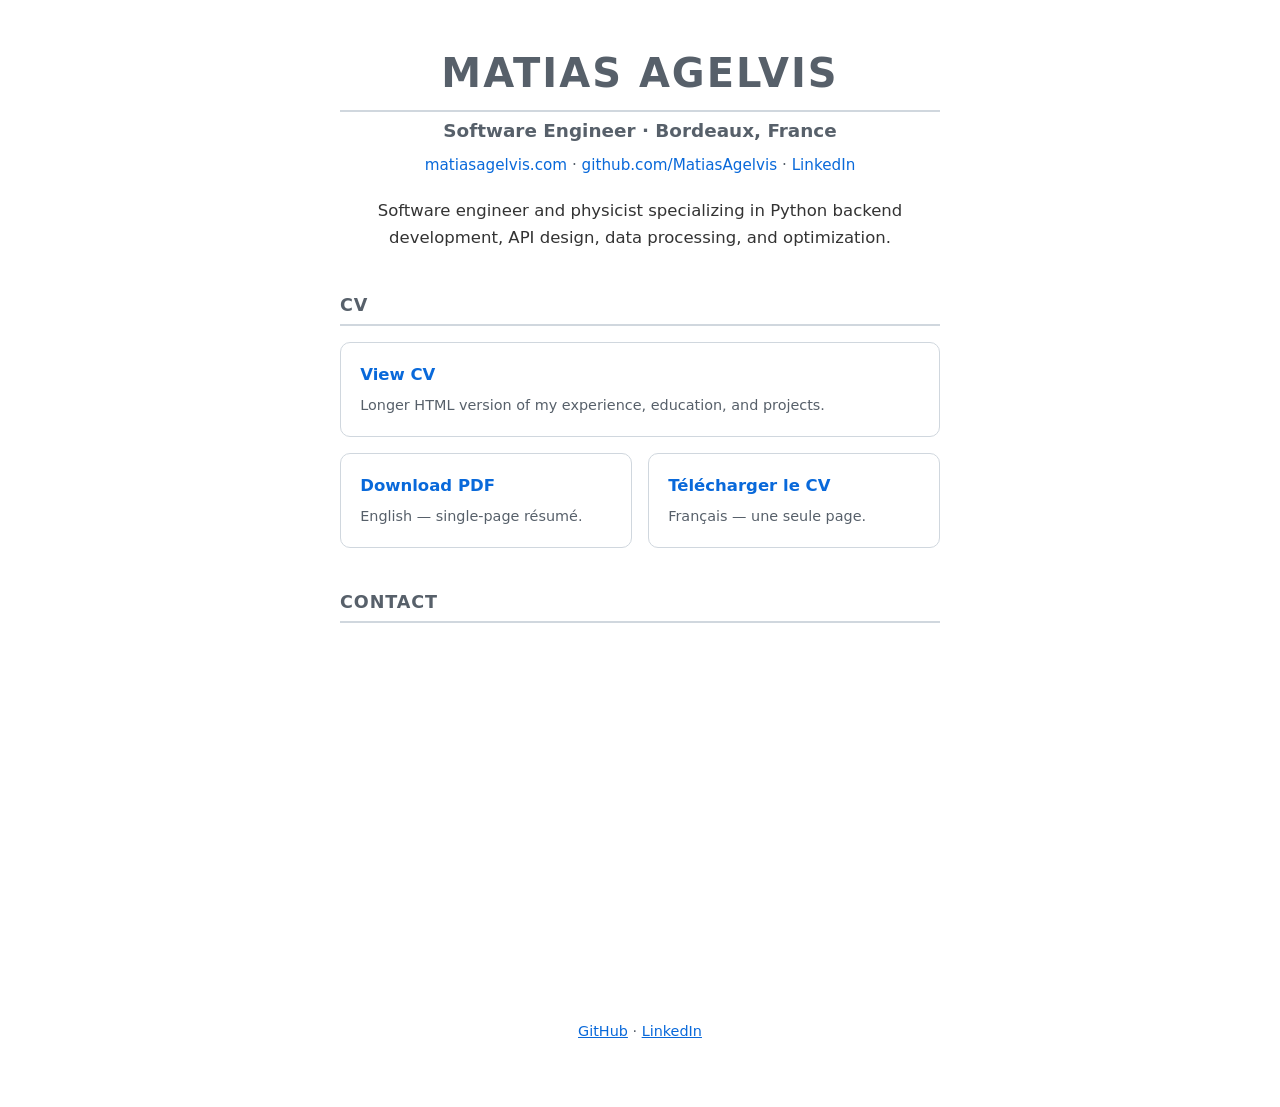
==== site/index.html @ 653c9242 "feat(site): add counter.dev analytics script" ====
<!DOCTYPE html>
<html lang="en">
<head>
  <meta charset="utf-8" />
  <meta name="viewport" content="width=device-width, initial-scale=1" />
  <meta name="description" content="Software engineer and physicist specializing in Python backend development, API design, data processing, and optimization." />
  <title>Matias Agelvis — Software Engineer</title>
  <link rel="stylesheet" href="web.css" />
  <style>
    /* landing-page-only overrides on top of the shared site.css/web.css */
    body { max-width: 40rem; }
    header.contact { margin-bottom: 2.5rem; }
    .tagline { margin: 1.2rem auto 0; max-width: 34rem; color: #333; }
    section { margin: 2.5rem 0; }
    .cards { display: flex; gap: 1rem; margin-top: 1rem; flex-wrap: wrap; }
    .card {
      flex: 1 1 12rem;
      display: block;
      text-decoration: none;
      color: inherit;
      border: 1px solid #d0d7de;
      border-radius: 10px;
      padding: 1.1rem 1.2rem;
    }
    .card:hover { border-color: #0969da; box-shadow: 0 2px 8px rgba(9, 105, 218, 0.12); }
    .card strong { display: block; color: #0969da; margin-bottom: 0.2rem; }
    .card span { font-size: 0.9rem; color: #57606a; }
    footer { text-align: center; color: #57606a; font-size: 0.9rem; margin-top: 3rem; }
    footer a { color: #0969da; }
  </style>
</head>
<body>
  <main>
    <header class="contact">
      <h1>Matias Agelvis</h1>
      <p class="subtitle">Software Engineer · Bordeaux, France</p>
      <p class="meta">
        <a href="https://matiasagelvis.com">matiasagelvis.com</a> ·
        <a href="https://github.com/MatiasAgelvis">github.com/MatiasAgelvis</a> ·
        <a href="https://www.linkedin.com/in/matias-agelvis/">LinkedIn</a>
      </p>
      <p class="tagline">Software engineer and physicist specializing in Python backend development, API design, data processing, and optimization.</p>
    </header>

    <section id="cv">
      <h2>CV</h2>
      <div class="cards">
        <a class="card" href="cv/index.html">
          <strong>View CV</strong>
          <span>Longer HTML version of my experience, education, and projects.</span>
        </a>
      </div>
      <div class="cards">
        <a class="card" href="cv/CV.pdf" download>
          <strong>Download PDF</strong>
          <span>English — single-page résumé.</span>
        </a>
        <a class="card" href="fr/cv/CV.pdf" download>
          <strong>Télécharger le CV</strong>
          <span>Français — une seule page.</span>
        </a>
      </div>
    </section>

    <section id="contact">
      <h2>Contact</h2>
      <iframe data-tally-src="https://tally.so/embed/A76LDN?alignLeft=1&hideTitle=1&transparentBackground=1&dynamicHeight=1" loading="lazy" width="100%" height="337" frameborder="0" marginheight="0" marginwidth="0" title="Contact"></iframe>
    </section>

    <footer>
      <a href="https://github.com/MatiasAgelvis">GitHub</a> ·
      <a href="https://www.linkedin.com/in/matias-agelvis/">LinkedIn</a>
    </footer>
  </main>
  <script>var d=document,w="https://tally.so/widgets/embed.js",v=function(){"undefined"!=typeof Tally?Tally.loadEmbeds():d.querySelectorAll("iframe[data-tally-src]:not([src])").forEach((function(e){e.src=e.dataset.tallySrc}))};if("undefined"!=typeof Tally)v();else if(d.querySelector('script[src="'+w+'"]')==null){var s=d.createElement("script");s.src=w,s.onload=v,s.onerror=v,d.body.appendChild(s);}</script>
<script src="https://cdn.counter.dev/script.js" data-id="0de1bf3d-1d12-4011-bf4d-485bfe73d701" data-utcoffset="2"></script>
</body>
</html>
---- site/web.css ----
/* Shared site stylesheet.
   Used by the generated CV page (inlined via --embed-resources) and the
   landing page (linked as site/web.css, copied by `make web`). Keeping the
   site chrome here is what keeps titles and type identical across pages. */

:root { color-scheme: light; }
* { box-sizing: border-box; }

body {
  font-family: system-ui, -apple-system, "Segoe UI", Roboto, sans-serif;
  font-size: 16.5px;
  line-height: 1.65;
  color: #1f2328;
  margin: 0;
  max-width: 46rem;
  margin-inline: auto;
  padding: 2.5rem 1.25rem 4rem;
}

a { color: #0969da; }
p { margin: 0.3rem 0 0.8rem; }
em { color: #57606a; }
ul { margin: 0.3rem 0 1rem; }

/* ---- shared contact header (landing page + CV page) ---- */
header.contact { text-align: center; margin-bottom: 2rem; }
header.contact h1 { font-size: 2.5rem; margin: 0 0 0.25rem; }
header.contact .subtitle { font-size: 1.15rem; font-weight: 600; color: #57606a; margin: 0 0 0.4rem; }
header.contact .meta { color: #57606a; font-size: 0.95rem; margin: 0; }
header.contact .meta a { color: #0969da; text-decoration: none; }

/* ---- section headings: CV major sections (main h1) + landing sections (section h2) ---- */
main h1,
section h2 {
  font-size: 1.15rem;
  text-transform: uppercase;
  letter-spacing: 0.05em;
  color: #57606a;
  margin: 2.2rem 0 0.6rem;
  padding-bottom: 0.25rem;
  border-bottom: 2px solid #d0d7de;
}

/* CV entry headings */
main h2 { font-size: 1.1rem; margin: 1.4rem 0 0.2rem; }

/* print-subset sections still show on the web */
.no-print { display: block; }

/* download link below contact header */
.download { margin: 0 0 1.5rem; font-size: 0.95rem; }
.download a { text-decoration: none; }

/* top nav: back link + language picker (web only; print.css hides .no-print) */
.top-nav {
  display: grid;
  grid-template-columns: 1fr auto 1fr;
  align-items: center;
  margin: 0 0 1rem;
  font-size: 0.95rem;
}
.top-nav > a:first-child {
  justify-self: start;
  text-decoration: none;
}
.lang-picker {
  display: inline-flex;
  gap: 0.25rem;
  border: 1px solid #d0d7de;
  border-radius: 6px;
  padding: 0.15rem 0.35rem;
  font-size: 0.85rem;
}
.lang-picker a { text-decoration: none; color: #57606a; padding: 0.1rem 0.3rem; border-radius: 4px; }
.lang-picker a.active { background: #0969da; color: white; font-weight: 600; }
.lang-picker a:hover:not(.active) { background: #f6f8fa; }
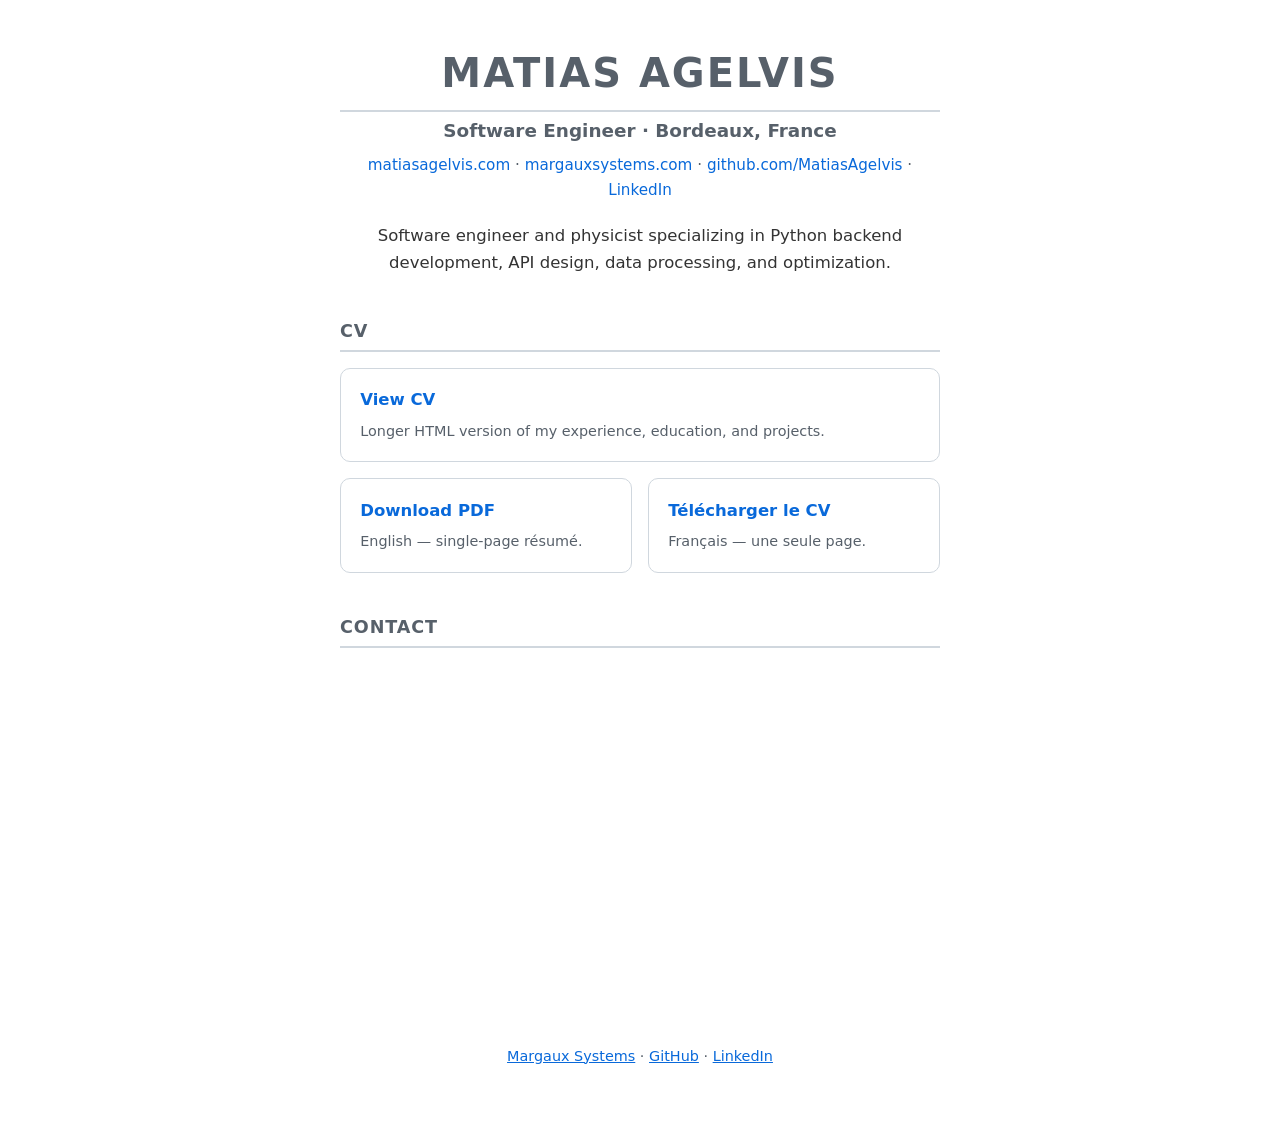
==== commit cf362349: "chore(cv): add margauxsystems.com link" ====
--- a/site/index.html
+++ b/site/index.html
@@ -36,6 +36,7 @@
       <p class="subtitle">Software Engineer · Bordeaux, France</p>
       <p class="meta">
         <a href="https://matiasagelvis.com">matiasagelvis.com</a> ·
+        <a href="https://www.margauxsystems.com">margauxsystems.com</a> ·
         <a href="https://github.com/MatiasAgelvis">github.com/MatiasAgelvis</a> ·
         <a href="https://www.linkedin.com/in/matias-agelvis/">LinkedIn</a>
       </p>
@@ -68,6 +69,7 @@
     </section>
 
     <footer>
+      <a href="https://www.margauxsystems.com">Margaux Systems</a> ·
       <a href="https://github.com/MatiasAgelvis">GitHub</a> ·
       <a href="https://www.linkedin.com/in/matias-agelvis/">LinkedIn</a>
     </footer>
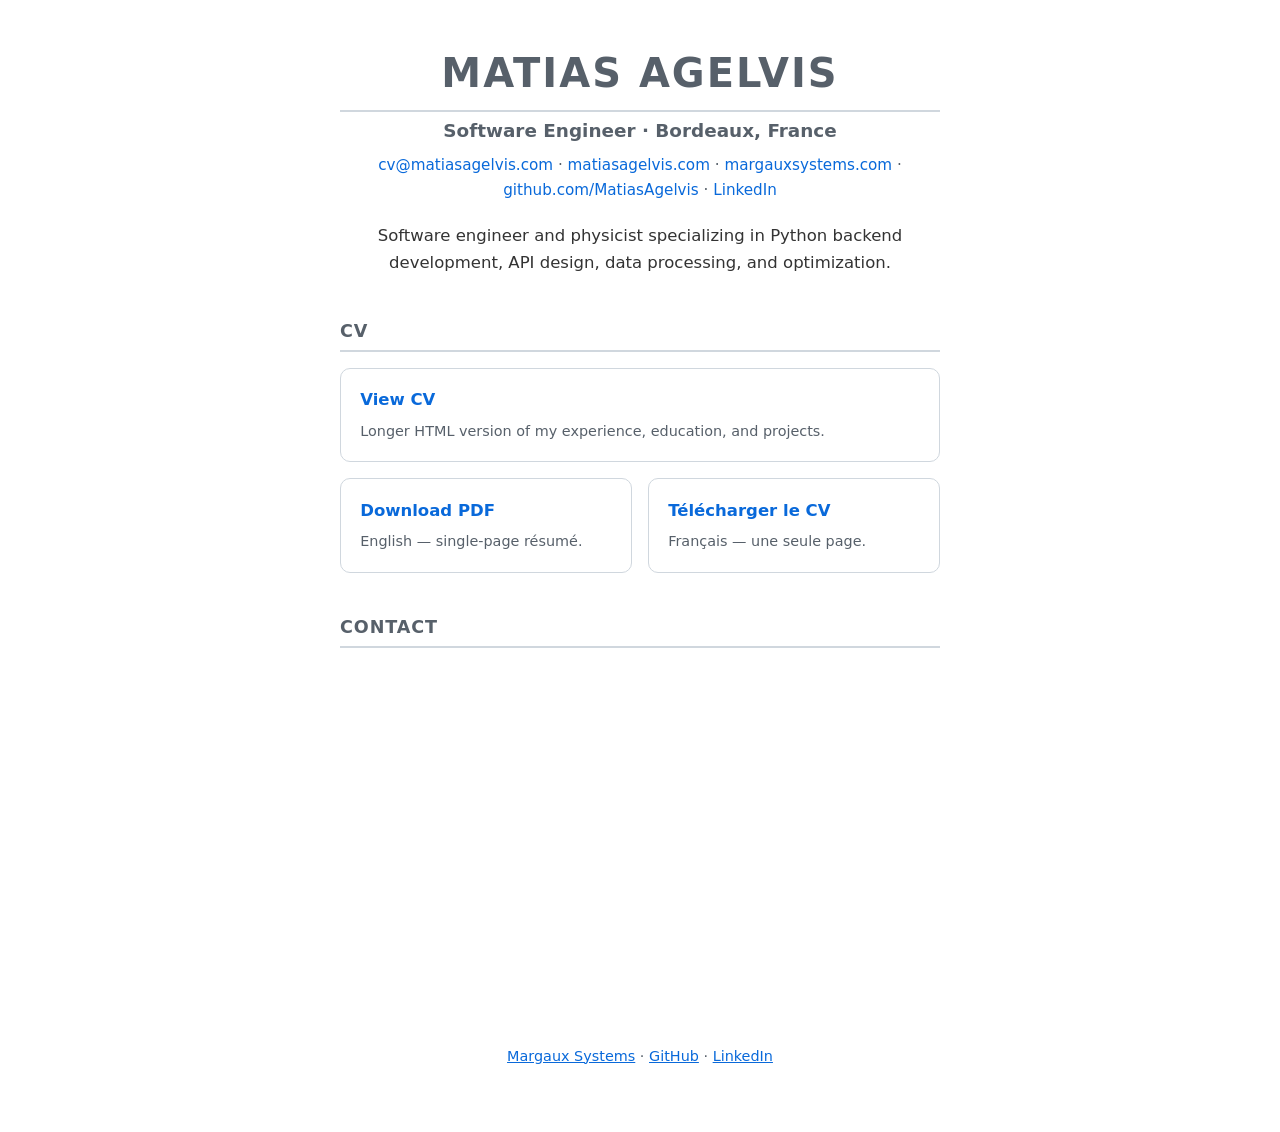
==== commit 6eafdf31: "docs(cv): add contact email to CV pages" ====
--- a/site/index.html
+++ b/site/index.html
@@ -35,6 +35,7 @@
       <h1>Matias Agelvis</h1>
       <p class="subtitle">Software Engineer · Bordeaux, France</p>
       <p class="meta">
+        <a href="mailto:cv@matiasagelvis.com">cv@matiasagelvis.com</a> ·
         <a href="https://matiasagelvis.com">matiasagelvis.com</a> ·
         <a href="https://www.margauxsystems.com">margauxsystems.com</a> ·
         <a href="https://github.com/MatiasAgelvis">github.com/MatiasAgelvis</a> ·
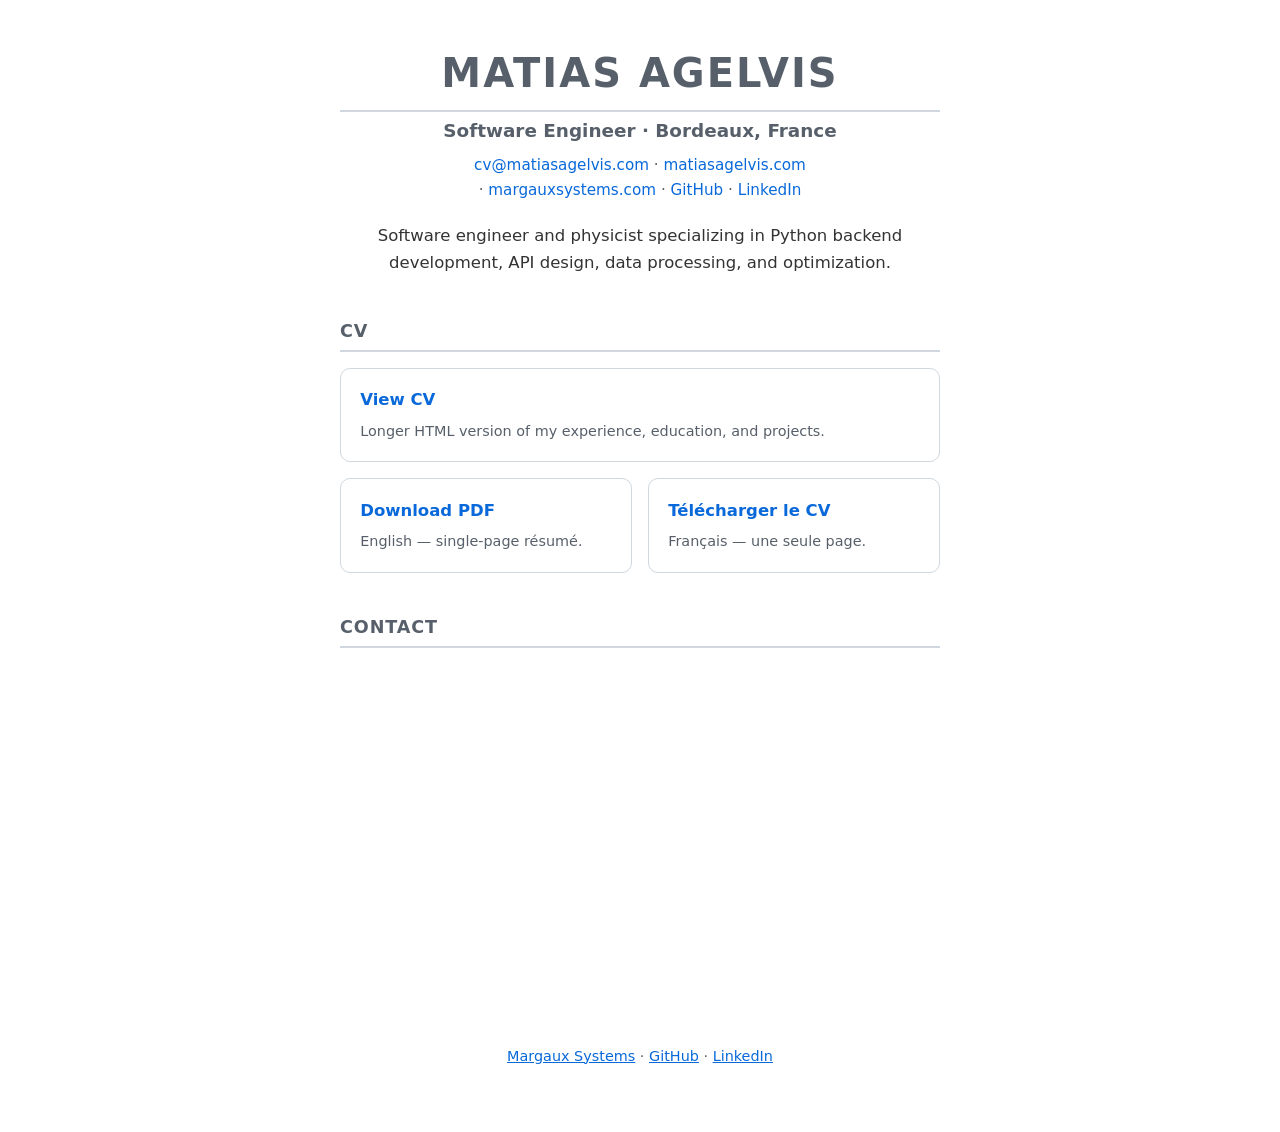
==== commit 98a5f7dd: "chore(cv): use non-breaking spaces around separators - prevent line breaks splitting contact links -" ====
--- a/site/index.html
+++ b/site/index.html
@@ -35,11 +35,11 @@
       <h1>Matias Agelvis</h1>
       <p class="subtitle">Software Engineer · Bordeaux, France</p>
       <p class="meta">
-        <a href="mailto:cv@matiasagelvis.com">cv@matiasagelvis.com</a> ·
-        <a href="https://matiasagelvis.com">matiasagelvis.com</a> ·
-        <a href="https://www.margauxsystems.com">margauxsystems.com</a> ·
-        <a href="https://github.com/MatiasAgelvis">github.com/MatiasAgelvis</a> ·
-        <a href="https://www.linkedin.com/in/matias-agelvis/">LinkedIn</a>
+        <a href="mailto:cv@matiasagelvis.com">cv@matiasagelvis.com</a>
+        ·&nbsp;<a href="https://matiasagelvis.com">matiasagelvis.com</a>
+        ·&nbsp;<a href="https://www.margauxsystems.com">margauxsystems.com</a>
+        ·&nbsp;<a href="https://github.com/MatiasAgelvis">GitHub</a>
+        ·&nbsp;<a href="https://www.linkedin.com/in/matias-agelvis/">LinkedIn</a>
       </p>
       <p class="tagline">Software engineer and physicist specializing in Python backend development, API design, data processing, and optimization.</p>
     </header>
--- a/site/web.css
+++ b/site/web.css
@@ -26,7 +26,8 @@
 header.contact { text-align: center; margin-bottom: 2rem; }
 header.contact h1 { font-size: 2.5rem; margin: 0 0 0.25rem; }
 header.contact .subtitle { font-size: 1.15rem; font-weight: 600; color: #57606a; margin: 0 0 0.4rem; }
-header.contact .meta { color: #57606a; font-size: 0.95rem; margin: 0; }
+header.contact .meta { color: #57606a; font-size: 0.95rem; margin: 0; text-wrap: balance; }
+header.contact .meta a { white-space: nowrap; }
 header.contact .meta a { color: #0969da; text-decoration: none; }
 
 /* ---- section headings: CV major sections (main h1) + landing sections (section h2) ---- */
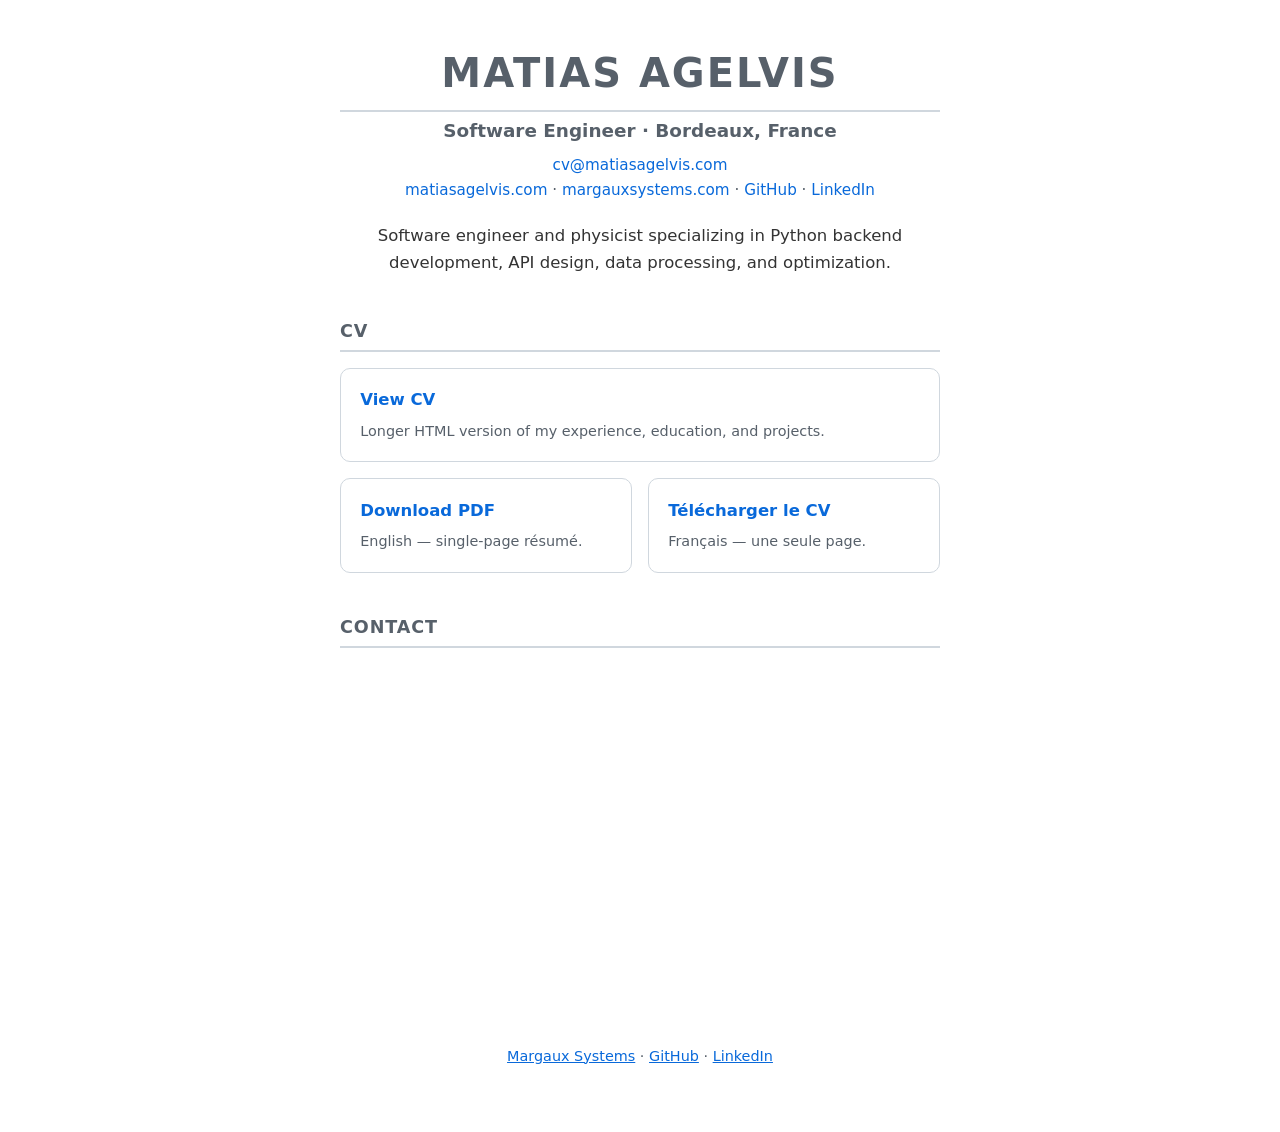
==== commit d1b915a9: "feat(build): include overflow page excerpts in CV build errors - show text from each overflowing pag" ====
--- a/site/index.html
+++ b/site/index.html
@@ -34,12 +34,12 @@
     <header class="contact">
       <h1>Matias Agelvis</h1>
       <p class="subtitle">Software Engineer · Bordeaux, France</p>
+      <p class="meta"><a href="mailto:cv@matiasagelvis.com">cv@matiasagelvis.com</a></p>
       <p class="meta">
-        <a href="mailto:cv@matiasagelvis.com">cv@matiasagelvis.com</a>
-        ·&nbsp;<a href="https://matiasagelvis.com">matiasagelvis.com</a>
-        ·&nbsp;<a href="https://www.margauxsystems.com">margauxsystems.com</a>
-        ·&nbsp;<a href="https://github.com/MatiasAgelvis">GitHub</a>
-        ·&nbsp;<a href="https://www.linkedin.com/in/matias-agelvis/">LinkedIn</a>
+        <a href="https://matiasagelvis.com">matiasagelvis.com</a> ·
+        <a href="https://www.margauxsystems.com">margauxsystems.com</a> ·
+        <a href="https://github.com/MatiasAgelvis">GitHub</a> ·
+        <a href="https://www.linkedin.com/in/matias-agelvis/">LinkedIn</a>
       </p>
       <p class="tagline">Software engineer and physicist specializing in Python backend development, API design, data processing, and optimization.</p>
     </header>
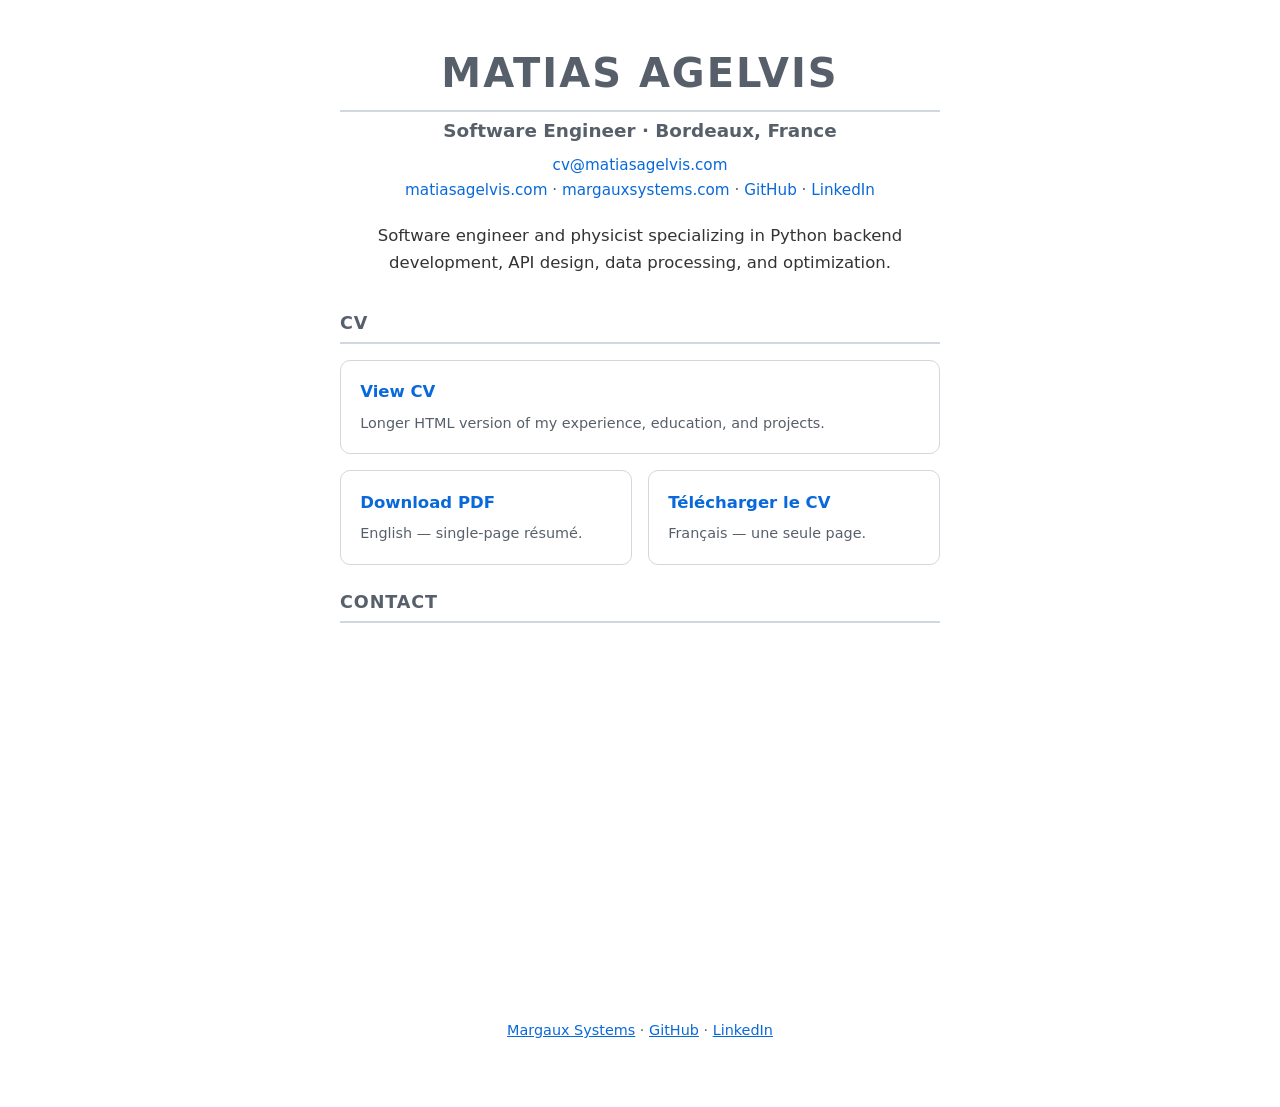
==== commit 4f992d7e: "chore: unify site width to 40rem and simplify styles" ====
--- a/site/index.html
+++ b/site/index.html
@@ -8,10 +8,7 @@
   <link rel="stylesheet" href="web.css" />
   <style>
     /* landing-page-only overrides on top of the shared site.css/web.css */
-    body { max-width: 40rem; }
-    header.contact { margin-bottom: 2.5rem; }
     .tagline { margin: 1.2rem auto 0; max-width: 34rem; color: #333; }
-    section { margin: 2.5rem 0; }
     .cards { display: flex; gap: 1rem; margin-top: 1rem; flex-wrap: wrap; }
     .card {
       flex: 1 1 12rem;
--- a/site/web.css
+++ b/site/web.css
@@ -12,7 +12,7 @@
   line-height: 1.65;
   color: #1f2328;
   margin: 0;
-  max-width: 46rem;
+  max-width: 40rem;
   margin-inline: auto;
   padding: 2.5rem 1.25rem 4rem;
 }
@@ -27,8 +27,7 @@
 header.contact h1 { font-size: 2.5rem; margin: 0 0 0.25rem; }
 header.contact .subtitle { font-size: 1.15rem; font-weight: 600; color: #57606a; margin: 0 0 0.4rem; }
 header.contact .meta { color: #57606a; font-size: 0.95rem; margin: 0; text-wrap: balance; }
-header.contact .meta a { white-space: nowrap; }
-header.contact .meta a { color: #0969da; text-decoration: none; }
+header.contact .meta a { color: #0969da; text-decoration: none; white-space: nowrap; }
 
 /* ---- section headings: CV major sections (main h1) + landing sections (section h2) ---- */
 main h1,
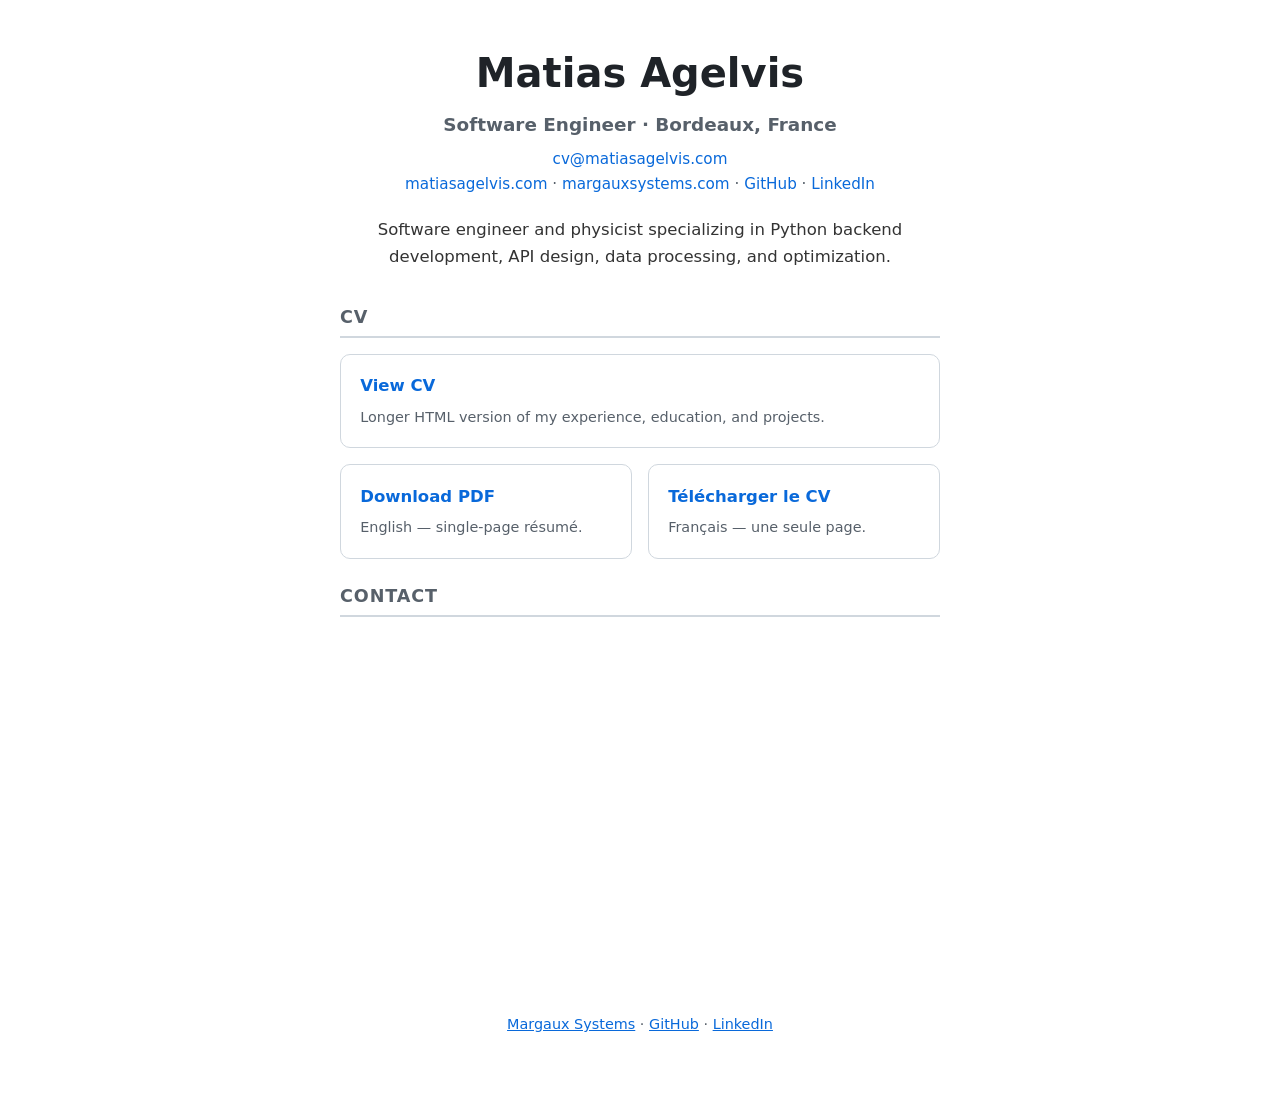
==== commit 47693d55: "feat(site): add SEO files and update CV links" ====
--- a/site/index.html
+++ b/site/index.html
@@ -50,11 +50,11 @@
         </a>
       </div>
       <div class="cards">
-        <a class="card" href="cv/CV.pdf" download>
+        <a class="card" href="cv/Matias-Agelvis-CV-EN.pdf" download>
           <strong>Download PDF</strong>
           <span>English — single-page résumé.</span>
         </a>
-        <a class="card" href="fr/cv/CV.pdf" download>
+        <a class="card" href="fr/cv/Matias-Agelvis-CV.pdf" download>
           <strong>Télécharger le CV</strong>
           <span>Français — une seule page.</span>
         </a>
--- a/site/web.css
+++ b/site/web.css
@@ -24,13 +24,21 @@
 
 /* ---- shared contact header (landing page + CV page) ---- */
 header.contact { text-align: center; margin-bottom: 2rem; }
-header.contact h1 { font-size: 2.5rem; margin: 0 0 0.25rem; }
+header.contact h1 {
+  font-size: 2.5rem;
+  margin: 0 0 0.25rem;
+  color: #1f2328;
+  text-transform: none;
+  letter-spacing: normal;
+  padding-bottom: 0;
+  border-bottom: 0;
+}
 header.contact .subtitle { font-size: 1.15rem; font-weight: 600; color: #57606a; margin: 0 0 0.4rem; }
 header.contact .meta { color: #57606a; font-size: 0.95rem; margin: 0; text-wrap: balance; }
 header.contact .meta a { color: #0969da; text-decoration: none; white-space: nowrap; }
 
 /* ---- section headings: CV major sections (main h1) + landing sections (section h2) ---- */
-main h1,
+main > h1,
 section h2 {
   font-size: 1.15rem;
   text-transform: uppercase;
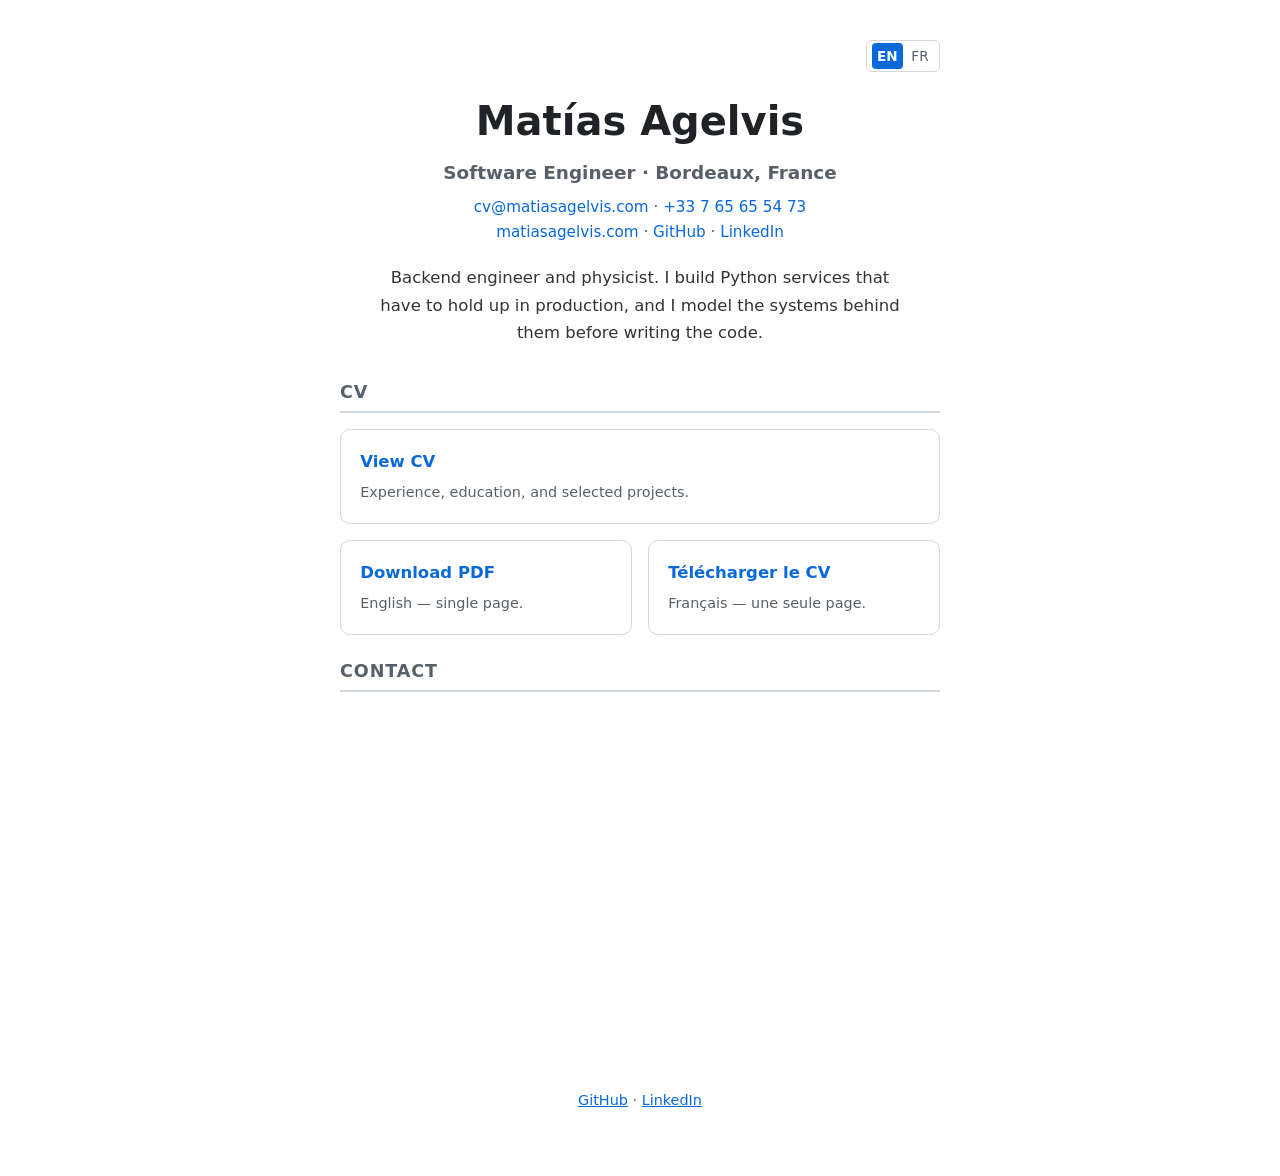
==== commit 36feb272: "feat(home): add bilingual landing pages" ====
--- a/site/index.html
+++ b/site/index.html
@@ -3,42 +3,127 @@
 <head>
   <meta charset="utf-8" />
   <meta name="viewport" content="width=device-width, initial-scale=1" />
-  <meta name="description" content="Software engineer and physicist specializing in Python backend development, API design, data processing, and optimization." />
-  <title>Matias Agelvis — Software Engineer</title>
-  <link rel="stylesheet" href="web.css" />
+  <meta name="description" content="Backend engineer and physicist in
+Bordeaux. Python services, API design, and the modelling behind
+them." />
+  <title>Matías Agelvis — Software Engineer</title>
+  <style type="text/css">
+:root { color-scheme: light; }
+* { box-sizing: border-box; }
+body {
+font-family: system-ui, -apple-system, "Segoe UI", Roboto, sans-serif;
+font-size: 16.5px;
+line-height: 1.65;
+color: #1f2328;
+margin: 0;
+max-width: 40rem;
+margin-inline: auto;
+padding: 2.5rem 1.25rem 4rem;
+}
+a { color: #0969da; }
+p { margin: 0.3rem 0 0.8rem; }
+em { color: #57606a; }
+ul { margin: 0.3rem 0 1rem; }
+
+header.contact { text-align: center; margin-bottom: 2rem; }
+header.contact h1 {
+font-size: 2.5rem;
+margin: 0 0 0.25rem;
+color: #1f2328;
+text-transform: none;
+letter-spacing: normal;
+padding-bottom: 0;
+border-bottom: 0;
+}
+header.contact .subtitle { font-size: 1.15rem; font-weight: 600; color: #57606a; margin: 0 0 0.4rem; }
+header.contact .meta { color: #57606a; font-size: 0.95rem; margin: 0; text-wrap: balance; }
+header.contact .meta a { color: #0969da; text-decoration: none; white-space: nowrap; }
+
+main > h1,
+section h2 {
+font-size: 1.15rem;
+text-transform: uppercase;
+letter-spacing: 0.05em;
+color: #57606a;
+margin: 2.2rem 0 0.6rem;
+padding-bottom: 0.25rem;
+border-bottom: 2px solid #d0d7de;
+}
+
+main h2 { font-size: 1.1rem; margin: 1.4rem 0 0.2rem; }
+
+.no-print { display: block; }
+
+.download { margin: 0 0 1.5rem; font-size: 0.95rem; }
+.download a { text-decoration: none; }
+
+.top-nav {
+display: grid;
+grid-template-columns: 1fr auto 1fr;
+align-items: center;
+margin: 0 0 1rem;
+font-size: 0.95rem;
+}
+.top-nav > a:first-child {
+justify-self: start;
+text-decoration: none;
+}
+.lang-picker {
+display: inline-flex;
+gap: 0.25rem;
+border: 1px solid #d0d7de;
+border-radius: 6px;
+padding: 0.15rem 0.35rem;
+font-size: 0.85rem;
+}
+.lang-picker a { text-decoration: none; color: #57606a; padding: 0.1rem 0.3rem; border-radius: 4px; }
+.lang-picker a.active { background: #0969da; color: white; font-weight: 600; }
+.lang-picker a:hover:not(.active) { background: #f6f8fa; }
+</style>
   <style>
-    /* landing-page-only overrides on top of the shared site.css/web.css */
-    .tagline { margin: 1.2rem auto 0; max-width: 34rem; color: #333; }
-    .cards { display: flex; gap: 1rem; margin-top: 1rem; flex-wrap: wrap; }
-    .card {
-      flex: 1 1 12rem;
-      display: block;
-      text-decoration: none;
-      color: inherit;
-      border: 1px solid #d0d7de;
-      border-radius: 10px;
-      padding: 1.1rem 1.2rem;
-    }
-    .card:hover { border-color: #0969da; box-shadow: 0 2px 8px rgba(9, 105, 218, 0.12); }
-    .card strong { display: block; color: #0969da; margin-bottom: 0.2rem; }
-    .card span { font-size: 0.9rem; color: #57606a; }
-    footer { text-align: center; color: #57606a; font-size: 0.9rem; margin-top: 3rem; }
-    footer a { color: #0969da; }
-  </style>
+
+.home-nav { display: flex; justify-content: flex-end; margin: 0 0 1rem; }
+.tagline { margin: 1.2rem auto 0; max-width: 34rem; color: #333; }
+.tagline p { margin: 0; }
+.cards { display: flex; gap: 1rem; margin-top: 1rem; flex-wrap: wrap; }
+.card {
+flex: 1 1 12rem;
+display: block;
+text-decoration: none;
+color: inherit;
+border: 1px solid #d0d7de;
+border-radius: 10px;
+padding: 1.1rem 1.2rem;
+}
+.card:hover { border-color: #0969da; box-shadow: 0 2px 8px rgb(9 105 218 / 0.12); }
+.card strong { display: block; color: #0969da; margin-bottom: 0.2rem; }
+.card span { font-size: 0.9rem; color: #57606a; }
+footer { text-align: center; color: #57606a; font-size: 0.9rem; margin-top: 3rem; }
+footer a { color: #0969da; }
+</style>
 </head>
 <body>
   <main>
+    <nav class="home-nav">
+      <span class="lang-picker">
+        <a href="index.html" hreflang="en" class="active">EN</a>
+        <a href="fr/index.html" hreflang="fr">FR</a>
+      </span>
+    </nav>
+
     <header class="contact">
-      <h1>Matias Agelvis</h1>
+      <h1>Matías Agelvis</h1>
       <p class="subtitle">Software Engineer · Bordeaux, France</p>
-      <p class="meta"><a href="mailto:cv@matiasagelvis.com">cv@matiasagelvis.com</a></p>
+      <p class="meta"><a href="mailto:cv@matiasagelvis.com">cv@matiasagelvis.com</a> · <a href="tel:+33765655473">+33
+7 65 65 54 73</a></p>
       <p class="meta">
         <a href="https://matiasagelvis.com">matiasagelvis.com</a> ·
-        <a href="https://www.margauxsystems.com">margauxsystems.com</a> ·
         <a href="https://github.com/MatiasAgelvis">GitHub</a> ·
         <a href="https://www.linkedin.com/in/matias-agelvis/">LinkedIn</a>
       </p>
-      <p class="tagline">Software engineer and physicist specializing in Python backend development, API design, data processing, and optimization.</p>
+      <div class="tagline"><p>Backend engineer and physicist. I build
+Python services that have to hold up in production, and I model the
+systems behind them before writing the code.</p></div>
     </header>
 
     <section id="cv">
@@ -46,13 +131,13 @@
       <div class="cards">
         <a class="card" href="cv/index.html">
           <strong>View CV</strong>
-          <span>Longer HTML version of my experience, education, and projects.</span>
+          <span>Experience, education, and selected projects.</span>
         </a>
       </div>
       <div class="cards">
         <a class="card" href="cv/Matias-Agelvis-CV-EN.pdf" download>
           <strong>Download PDF</strong>
-          <span>English — single-page résumé.</span>
+          <span>English — single page.</span>
         </a>
         <a class="card" href="fr/cv/Matias-Agelvis-CV.pdf" download>
           <strong>Télécharger le CV</strong>
@@ -63,16 +148,15 @@
 
     <section id="contact">
       <h2>Contact</h2>
-      <iframe data-tally-src="https://tally.so/embed/A76LDN?alignLeft=1&hideTitle=1&transparentBackground=1&dynamicHeight=1" loading="lazy" width="100%" height="337" frameborder="0" marginheight="0" marginwidth="0" title="Contact"></iframe>
+      <iframe data-tally-src="https://tally.so/embed/A76LDN?alignLeft=1&amp;hideTitle=1&amp;transparentBackground=1&amp;dynamicHeight=1" loading="lazy" width="100%" height="337" frameborder="0" marginheight="0" marginwidth="0" title="Contact"></iframe>
     </section>
 
     <footer>
-      <a href="https://www.margauxsystems.com">Margaux Systems</a> ·
       <a href="https://github.com/MatiasAgelvis">GitHub</a> ·
       <a href="https://www.linkedin.com/in/matias-agelvis/">LinkedIn</a>
     </footer>
   </main>
   <script>var d=document,w="https://tally.so/widgets/embed.js",v=function(){"undefined"!=typeof Tally?Tally.loadEmbeds():d.querySelectorAll("iframe[data-tally-src]:not([src])").forEach((function(e){e.src=e.dataset.tallySrc}))};if("undefined"!=typeof Tally)v();else if(d.querySelector('script[src="'+w+'"]')==null){var s=d.createElement("script");s.src=w,s.onload=v,s.onerror=v,d.body.appendChild(s);}</script>
-<script src="https://cdn.counter.dev/script.js" data-id="0de1bf3d-1d12-4011-bf4d-485bfe73d701" data-utcoffset="2"></script>
+  <script src="https://cdn.counter.dev/script.js" data-id="0de1bf3d-1d12-4011-bf4d-485bfe73d701" data-utcoffset="2"></script>
 </body>
-</html>+</html>
